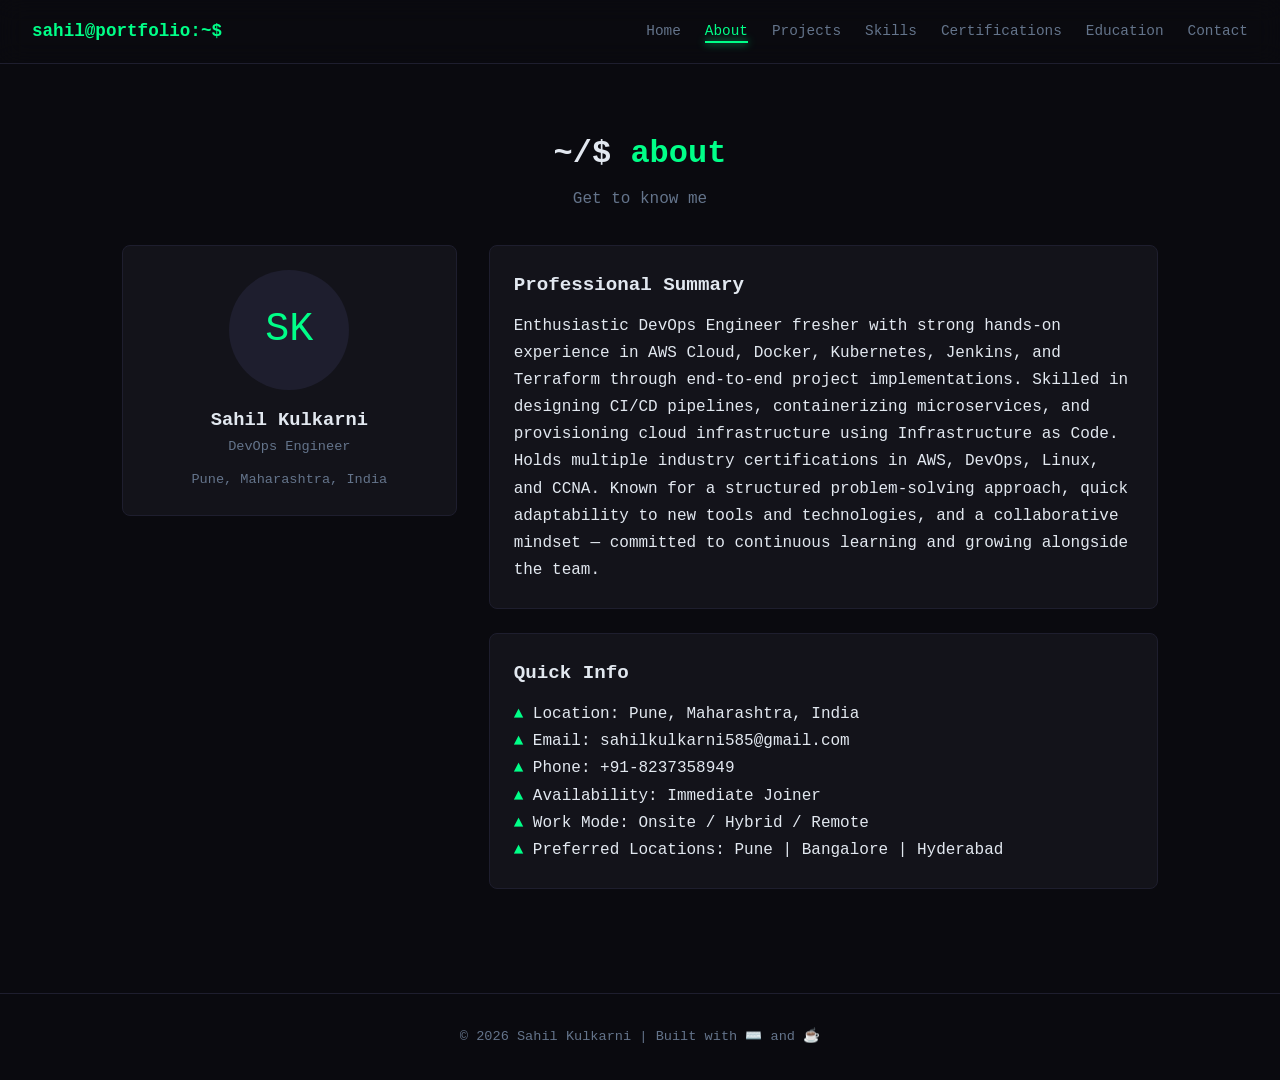
==== about.html @ b1fd4d97 "feat: initial portfolio website Multi-page static portfolio for Sahil Kulkarni (DevOps Engineer). Bu" ====
<!DOCTYPE html>
<html lang="en">
<head>
  <meta charset="UTF-8">
  <meta name="viewport" content="width=device-width, initial-scale=1.0">
  <title>About | Sahil Kulkarni</title>
  <link rel="stylesheet" href="css/style.css">
</head>
<body>
  <nav class="nav">
    <div class="nav-logo">sahil@portfolio:~$</div>
    <button class="nav-toggle" id="navToggle">&#9776;</button>
    <ul class="nav-links" id="navLinks">
      <li><a href="index.html">Home</a></li>
      <li><a href="about.html">About</a></li>
      <li><a href="projects.html">Projects</a></li>
      <li><a href="skills.html">Skills</a></li>
      <li><a href="certifications.html">Certifications</a></li>
      <li><a href="education.html">Education</a></li>
      <li><a href="contact.html">Contact</a></li>
    </ul>
  </nav>

  <main class="main">
    <div class="container">
      <div class="page-header">
        <h1>~/$ <span>about</span></h1>
        <p>Get to know me</p>
      </div>
      <div class="about-grid" style="display: grid; grid-template-columns: 1fr 2fr; gap: 2rem; align-items: start;">
        <div class="card fade-in" style="text-align: center;">
          <div style="width: 120px; height: 120px; border-radius: 50%; background: var(--border-color); margin: 0 auto 1rem; display: flex; align-items: center; justify-content: center; font-size: 2.5rem; color: var(--accent-primary);">SK</div>
          <h3>Sahil Kulkarni</h3>
          <p class="card-meta">DevOps Engineer</p>
          <p style="font-size: 0.85rem; color: var(--text-muted); margin-top: 0.5rem;">Pune, Maharashtra, India</p>
        </div>
        <div>
          <div class="card fade-in">
            <h3 class="card-title">Professional Summary</h3>
            <div class="card-body">
              <p>Enthusiastic DevOps Engineer fresher with strong hands-on experience in AWS Cloud, Docker, Kubernetes, Jenkins, and Terraform through end-to-end project implementations. Skilled in designing CI/CD pipelines, containerizing microservices, and provisioning cloud infrastructure using Infrastructure as Code. Holds multiple industry certifications in AWS, DevOps, Linux, and CCNA. Known for a structured problem-solving approach, quick adaptability to new tools and technologies, and a collaborative mindset &mdash; committed to continuous learning and growing alongside the team.</p>
            </div>
          </div>
          <div class="card fade-in">
            <h3 class="card-title">Quick Info</h3>
            <div class="card-body">
              <p><span style="color: var(--accent-primary);">&#9650;</span> Location: Pune, Maharashtra, India</p>
              <p><span style="color: var(--accent-primary);">&#9650;</span> Email: sahilkulkarni585@gmail.com</p>
              <p><span style="color: var(--accent-primary);">&#9650;</span> Phone: +91-8237358949</p>
              <p><span style="color: var(--accent-primary);">&#9650;</span> Availability: Immediate Joiner</p>
              <p><span style="color: var(--accent-primary);">&#9650;</span> Work Mode: Onsite / Hybrid / Remote</p>
              <p><span style="color: var(--accent-primary);">&#9650;</span> Preferred Locations: Pune | Bangalore | Hyderabad</p>
            </div>
          </div>
        </div>
      </div>
    </div>
  </main>

  <footer class="footer">
    <p>&copy; 2026 Sahil Kulkarni | Built with &#9000;&#65039; and &#9749;</p>
  </footer>

  <script src="js/main.js"></script>
</body>
</html>
---- css/style.css ----
:root {
  --bg-primary: #0a0a0f;
  --bg-secondary: #13131a;
  --border-color: #1e1e2e;
  --accent-primary: #00ff88;
  --accent-secondary: #0ea5e9;
  --text-primary: #e2e8f0;
  --text-muted: #64748b;
  --font-mono: 'SF Mono', 'Fira Code', 'Cascadia Code', 'JetBrains Mono', Consolas, monospace;
  --nav-height: 64px;
}

* { margin: 0; padding: 0; box-sizing: border-box; }

body {
  font-family: var(--font-mono);
  background: var(--bg-primary);
  color: var(--text-primary);
  line-height: 1.6;
  min-height: 100vh;
}

.nav {
  position: fixed;
  top: 0;
  width: 100%;
  height: var(--nav-height);
  background: rgba(10, 10, 15, 0.8);
  backdrop-filter: blur(12px);
  -webkit-backdrop-filter: blur(12px);
  border-bottom: 1px solid var(--border-color);
  z-index: 1000;
  display: flex;
  align-items: center;
  justify-content: space-between;
  padding: 0 2rem;
}

.nav-logo {
  color: var(--accent-primary);
  font-weight: bold;
  font-size: 1.1rem;
}

.nav-links { display: flex; gap: 1.5rem; list-style: none; }

.nav-links a {
  color: var(--text-muted);
  text-decoration: none;
  font-size: 0.9rem;
  transition: color 0.2s;
  position: relative;
}

.nav-links a:hover, .nav-links a.active { color: var(--accent-primary); }

.nav-links a.active::after {
  content: '';
  position: absolute;
  bottom: -4px;
  left: 0;
  right: 0;
  height: 2px;
  background: var(--accent-primary);
  box-shadow: 0 0 8px var(--accent-primary);
}

.nav-toggle {
  display: none;
  cursor: pointer;
  color: var(--text-primary);
  font-size: 1.5rem;
  background: none;
  border: none;
  font-family: var(--font-mono);
}

.main { margin-top: var(--nav-height); min-height: calc(100vh - var(--nav-height)); }

.container { max-width: 1100px; margin: 0 auto; padding: 2rem; }

.hero {
  display: flex;
  flex-direction: column;
  justify-content: center;
  align-items: center;
  min-height: calc(100vh - var(--nav-height));
  text-align: center;
  padding: 2rem;
}

.hero-terminal {
  font-size: 1rem;
  color: var(--text-muted);
  margin-bottom: 1rem;
}

.hero-terminal span { color: var(--accent-primary); }

.hero-title {
  font-size: 2.5rem;
  font-weight: bold;
  margin-bottom: 0.5rem;
}

.hero-subtitle {
  font-size: 1.2rem;
  color: var(--accent-secondary);
  margin-bottom: 2rem;
  min-height: 1.8rem;
}

.hero-cta { display: flex; gap: 1rem; flex-wrap: wrap; justify-content: center; }

.btn {
  display: inline-block;
  padding: 0.75rem 1.5rem;
  border-radius: 4px;
  text-decoration: none;
  font-family: var(--font-mono);
  font-size: 0.9rem;
  cursor: pointer;
  transition: all 0.2s;
  border: 1px solid transparent;
}

.btn-primary {
  background: var(--accent-primary);
  color: var(--bg-primary);
  border-color: var(--accent-primary);
}

.btn-primary:hover { box-shadow: 0 0 16px var(--accent-primary); }

.btn-outline {
  background: transparent;
  color: var(--text-primary);
  border-color: var(--border-color);
}

.btn-outline:hover { border-color: var(--accent-primary); color: var(--accent-primary); }

.page-header { padding: 2rem 0 2rem; text-align: center; }

.page-header h1 { font-size: 2rem; margin-bottom: 0.5rem; }

.page-header h1 span { color: var(--accent-primary); }

.page-header p { color: var(--text-muted); }

.card {
  background: var(--bg-secondary);
  border: 1px solid var(--border-color);
  border-radius: 8px;
  padding: 1.5rem;
  margin-bottom: 1.5rem;
  transition: border-color 0.2s, box-shadow 0.2s;
}

.card:hover { border-color: var(--accent-primary); box-shadow: 0 0 12px rgba(0, 255, 136, 0.1); }

.card-title { font-size: 1.2rem; font-weight: bold; margin-bottom: 0.75rem; }

.card-body { color: var(--text-primary); line-height: 1.7; }

.card-meta { color: var(--text-muted); font-size: 0.85rem; margin-bottom: 0.75rem; }

.tags { display: flex; flex-wrap: wrap; gap: 0.5rem; margin: 0.75rem 0; }

.tag {
  display: inline-block;
  padding: 0.25rem 0.75rem;
  background: rgba(0, 255, 136, 0.1);
  color: var(--accent-primary);
  border: 1px solid rgba(0, 255, 136, 0.2);
  border-radius: 4px;
  font-size: 0.8rem;
}

.skill-category { margin-bottom: 2rem; }

.skill-category h3 {
  color: var(--accent-secondary);
  margin-bottom: 0.75rem;
  font-size: 0.95rem;
  text-transform: uppercase;
  letter-spacing: 1px;
}

.skill-grid { display: flex; flex-wrap: wrap; gap: 0.5rem; }

.contact-form { max-width: 600px; margin: 0 auto; }

.form-group { margin-bottom: 1.5rem; }

.form-group label {
  display: block;
  margin-bottom: 0.5rem;
  color: var(--text-muted);
  font-size: 0.85rem;
}

.form-group input, .form-group textarea {
  width: 100%;
  padding: 0.75rem;
  background: var(--bg-secondary);
  border: 1px solid var(--border-color);
  border-radius: 4px;
  color: var(--text-primary);
  font-family: var(--font-mono);
  font-size: 0.9rem;
  transition: border-color 0.2s;
}

.form-group input:focus, .form-group textarea:focus {
  outline: none;
  border-color: var(--accent-primary);
}

.form-group textarea { min-height: 120px; resize: vertical; }

.social-links {
  margin-top: 2rem;
  text-align: center;
}

.social-links p { color: var(--text-muted); margin-bottom: 1rem; }

.social-row { display: flex; gap: 1rem; justify-content: center; flex-wrap: wrap; }

.footer {
  text-align: center;
  padding: 2rem;
  border-top: 1px solid var(--border-color);
  color: var(--text-muted);
  font-size: 0.85rem;
  margin-top: 3rem;
}

@media (max-width: 768px) {
  .nav-links {
    display: none;
    position: absolute;
    top: var(--nav-height);
    left: 0;
    right: 0;
    background: var(--bg-secondary);
    flex-direction: column;
    padding: 1rem;
    border-bottom: 1px solid var(--border-color);
  }

  .nav-links.open { display: flex; }

  .nav-toggle { display: block; }

  .hero-title { font-size: 1.8rem; }

  .hero-subtitle { font-size: 1rem; }

  .container { padding: 1.5rem; }

  .about-grid { grid-template-columns: 1fr !important; }
}

.typing-cursor {
  display: inline-block;
  width: 2px;
  height: 1em;
  background: var(--accent-primary);
  margin-left: 2px;
  animation: blink 0.8s step-end infinite;
  vertical-align: text-bottom;
}

@keyframes blink { 50% { opacity: 0; } }

.fade-in {
  opacity: 0;
  transform: translateY(16px);
  transition: opacity 0.5s, transform 0.5s;
}

.fade-in.visible { opacity: 1; transform: translateY(0); }
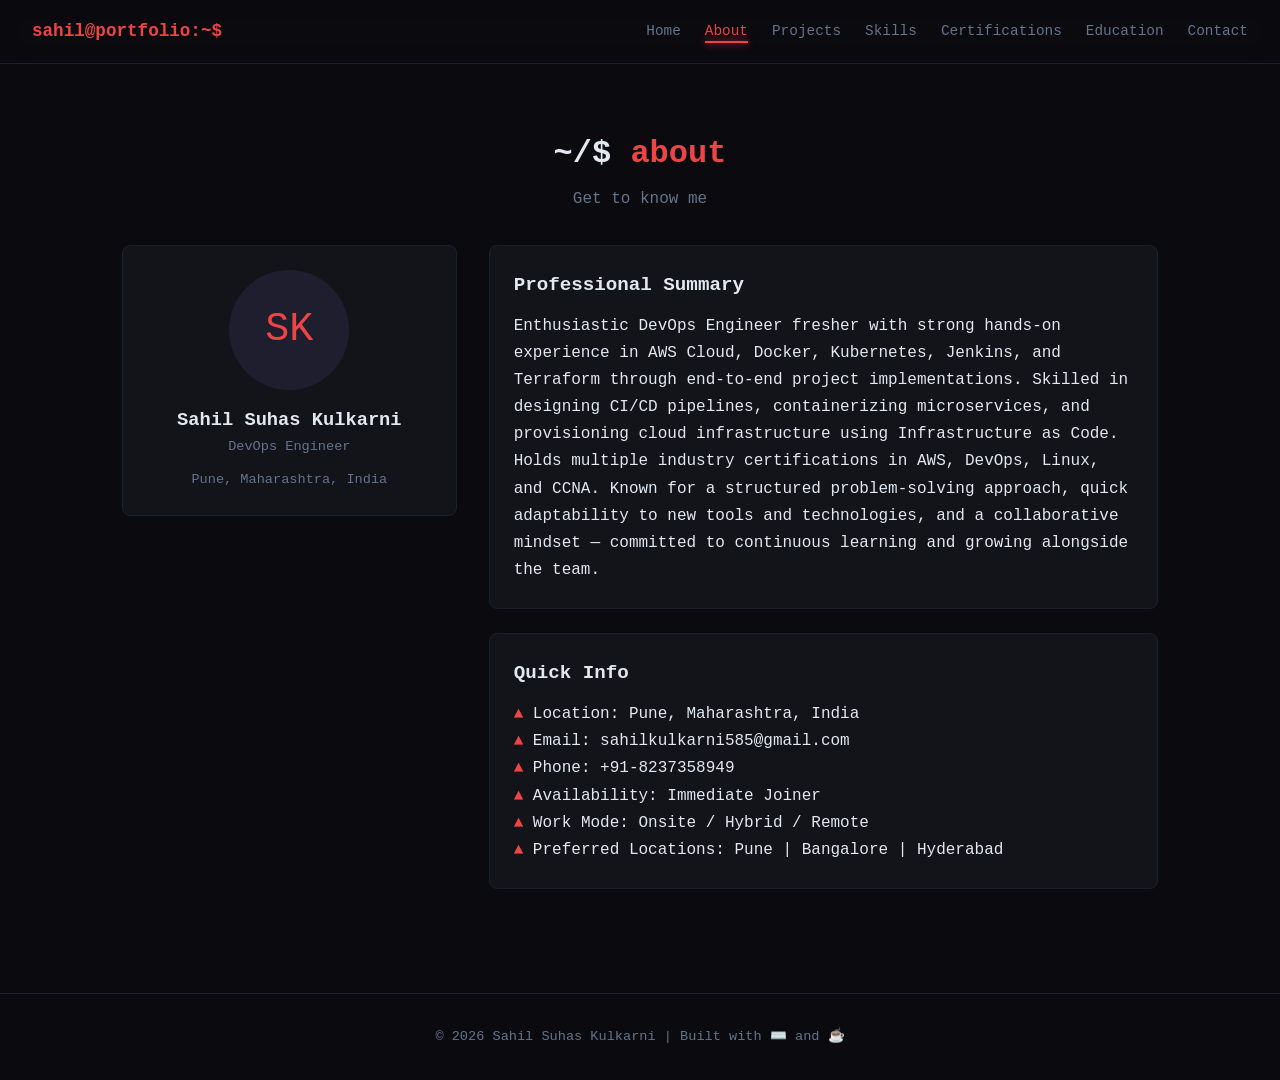
==== commit 77d68ecb: "feat: change primary accent to red" ====
--- a/about.html
+++ b/about.html
@@ -3,7 +3,7 @@
 <head>
   <meta charset="UTF-8">
   <meta name="viewport" content="width=device-width, initial-scale=1.0">
-  <title>About | Sahil Kulkarni</title>
+  <title>About | Sahil Suhas Kulkarni</title>
   <link rel="stylesheet" href="css/style.css">
 </head>
 <body>
@@ -30,7 +30,7 @@
       <div class="about-grid" style="display: grid; grid-template-columns: 1fr 2fr; gap: 2rem; align-items: start;">
         <div class="card fade-in" style="text-align: center;">
           <div style="width: 120px; height: 120px; border-radius: 50%; background: var(--border-color); margin: 0 auto 1rem; display: flex; align-items: center; justify-content: center; font-size: 2.5rem; color: var(--accent-primary);">SK</div>
-          <h3>Sahil Kulkarni</h3>
+          <h3>Sahil Suhas Kulkarni</h3>
           <p class="card-meta">DevOps Engineer</p>
           <p style="font-size: 0.85rem; color: var(--text-muted); margin-top: 0.5rem;">Pune, Maharashtra, India</p>
         </div>
@@ -58,7 +58,7 @@
   </main>
 
   <footer class="footer">
-    <p>&copy; 2026 Sahil Kulkarni | Built with &#9000;&#65039; and &#9749;</p>
+    <p>&copy; 2026 Sahil Suhas Kulkarni | Built with &#9000;&#65039; and &#9749;</p>
   </footer>
 
   <script src="js/main.js"></script>
--- a/css/style.css
+++ b/css/style.css
@@ -2,7 +2,7 @@
   --bg-primary: #0a0a0f;
   --bg-secondary: #13131a;
   --border-color: #1e1e2e;
-  --accent-primary: #00ff88;
+  --accent-primary: #ef4444;
   --accent-secondary: #0ea5e9;
   --text-primary: #e2e8f0;
   --text-muted: #64748b;
@@ -157,7 +157,7 @@
   transition: border-color 0.2s, box-shadow 0.2s;
 }
 
-.card:hover { border-color: var(--accent-primary); box-shadow: 0 0 12px rgba(0, 255, 136, 0.1); }
+.card:hover { border-color: var(--accent-primary); box-shadow: 0 0 12px rgba(239, 68, 68, 0.1); }
 
 .card-title { font-size: 1.2rem; font-weight: bold; margin-bottom: 0.75rem; }
 
@@ -170,9 +170,9 @@
 .tag {
   display: inline-block;
   padding: 0.25rem 0.75rem;
-  background: rgba(0, 255, 136, 0.1);
+  background: rgba(239, 68, 68, 0.1);
   color: var(--accent-primary);
-  border: 1px solid rgba(0, 255, 136, 0.2);
+  border: 1px solid rgba(239, 68, 68, 0.2);
   border-radius: 4px;
   font-size: 0.8rem;
 }
